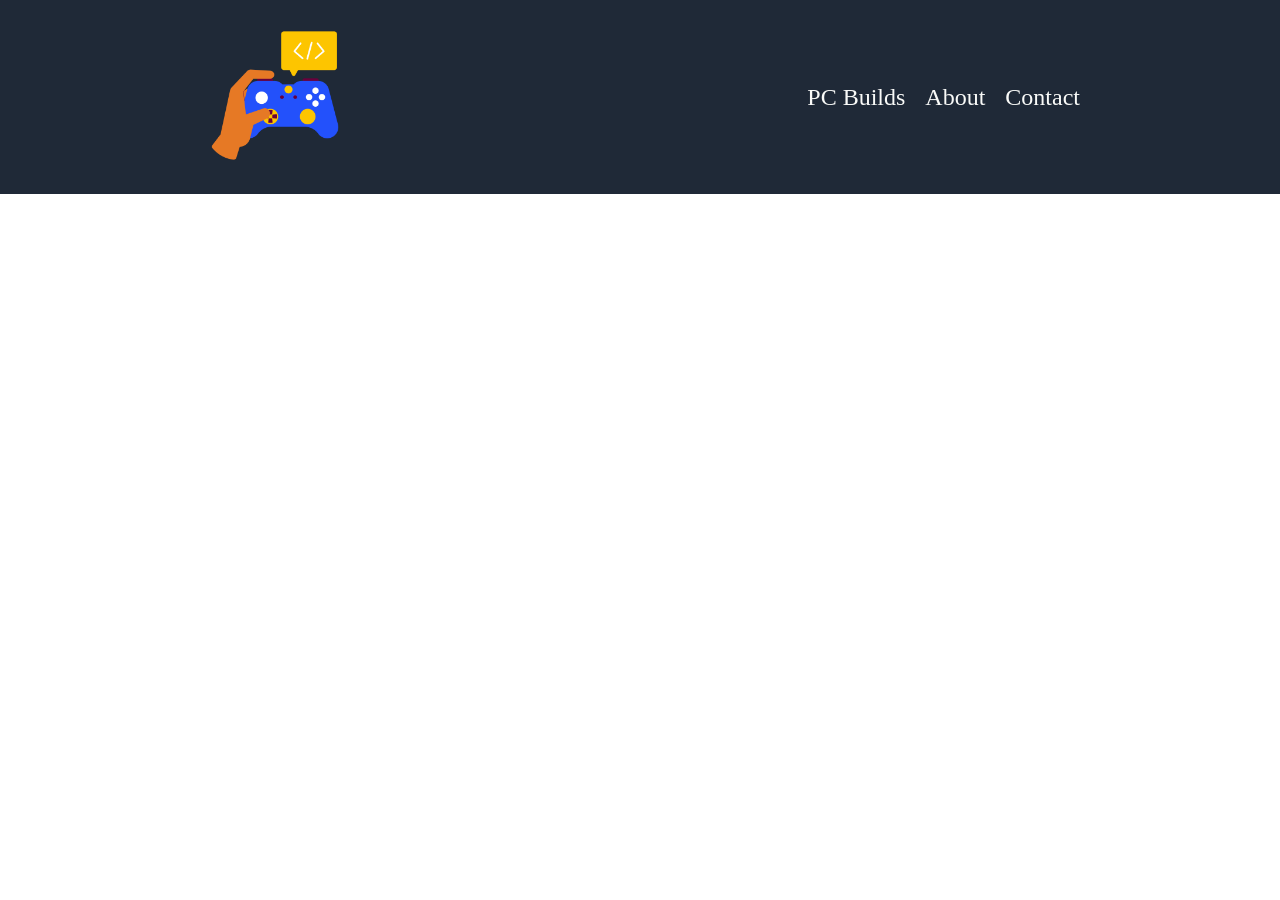
==== index.html @ f67aaa1f "Add header" ====
<!doctype html>
<html lang="en">
  <head>
    <meta charset="UTF-8" />
    <meta name="viewport" content="width=device-width, initial-scale=1.0" />
    <link rel="stylesheet" href="./css/styles.css" />
    <title>Gaming</title>
  </head>
  <body>
    <div class="container">
      <div class="header">
        <div class="header-logo">
          <img src="./img/logo.png" alt="image of a controller" />
        </div>
        <div class="header-link">
          <a href="/">PC Builds</a>
          <a href="/">About</a>
          <a href="/">Contact</a>
        </div>
      </div>
      <div class="hero">
        <div class="hero-right"></div>
      </div>
    </div>
  </body>
</html>
---- css/styles.css ----
body {
  margin: 0;
  padding: 0;
  background-color: #ffffff;
}

.container {
  display: flex;
  flex-direction: column;
}

.header {
  background-color: #1f2937;
  display: flex;
  padding: 20px 200px;
}

.header-logo img {
  width: 150px;
}

.header-link {
  display: flex;
  margin-left: auto;
  gap: 20px;
  align-items: center;
}

.header-link a {
  font-size: 24px;
  text-decoration: none;
  color: #f9faf8;
}
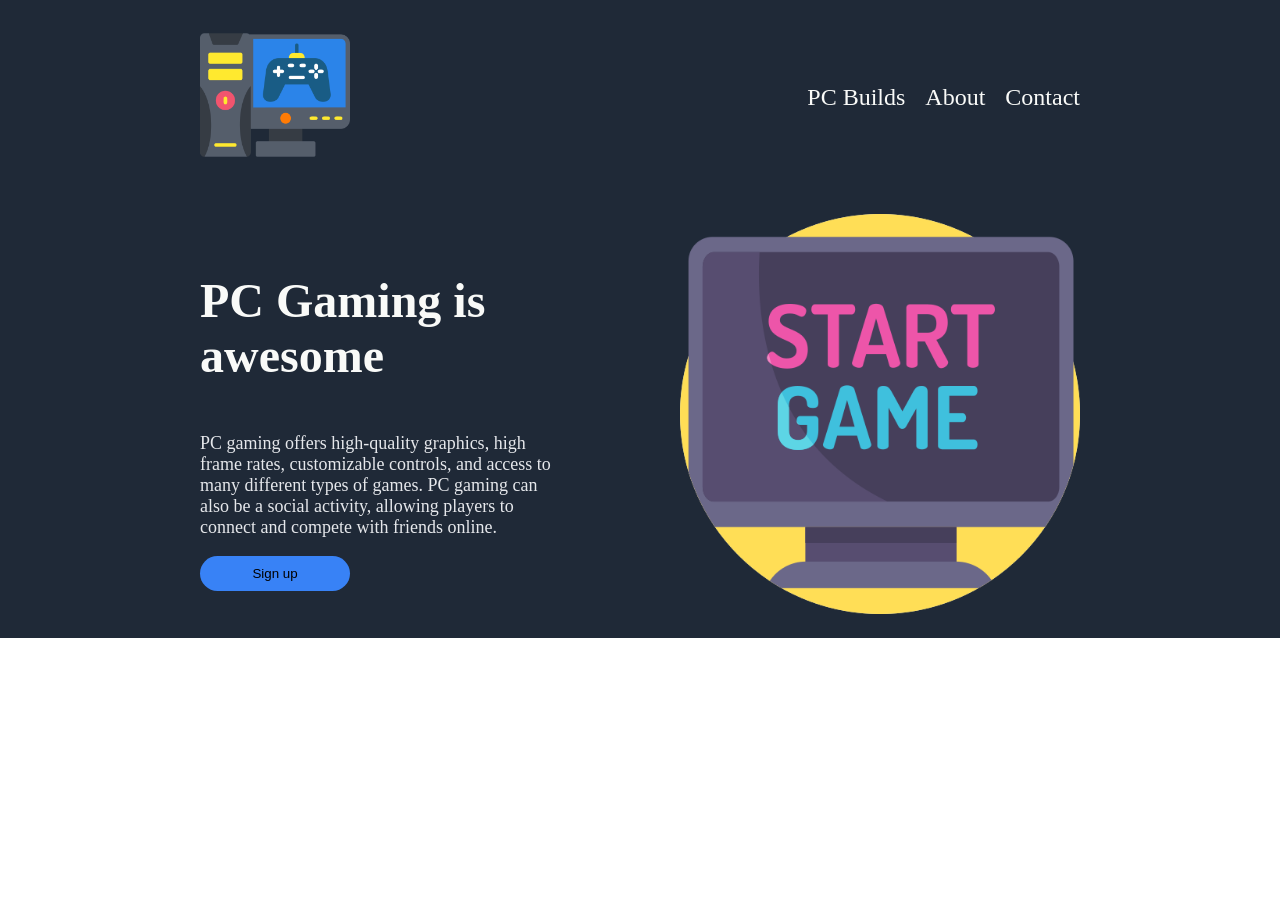
==== commit 0eb5c52e: "Complete the header section" ====
--- a/index.html
+++ b/index.html
@@ -19,7 +19,19 @@
         </div>
       </div>
       <div class="hero">
-        <div class="hero-right"></div>
+        <div class="hero-left">
+          <h1>PC Gaming is awesome</h1>
+          <p>
+            PC gaming offers high-quality graphics, high frame rates,
+            customizable controls, and access to many different types of games.
+            PC gaming can also be a social activity, allowing players to connect
+            and compete with friends online.
+          </p>
+          <button>Sign up</button>
+        </div>
+        <div class="hero-right">
+          <img src="./img/computer-game.png" alt="" />
+        </div>
       </div>
     </div>
   </body>
--- a/css/styles.css
+++ b/css/styles.css
@@ -31,3 +31,46 @@
   text-decoration: none;
   color: #f9faf8;
 }
+
+.hero {
+  display: flex;
+  padding: 20px 200px;
+  background-color: #1f2937;
+  align-items: center;
+  justify-content: center;
+  gap: 20px;
+}
+
+.hero-left {
+  display: flex;
+  flex-direction: column;
+  margin-right: 100px;
+  flex-basis: 400px;
+}
+
+.hero h1 {
+  font-size: 48px;
+  color: #f9faf8;
+  font-weight: 900;
+}
+
+.hero p {
+  font-size: 18px;
+  color: #e5e7eb;
+}
+
+.hero button {
+  width: 150px;
+}
+
+.hero img {
+  width: 400px;
+  height: auto;
+}
+
+button {
+  background-color: #3882f6;
+  border: none;
+  padding: 10px 20px;
+  border-radius: 20px;
+}
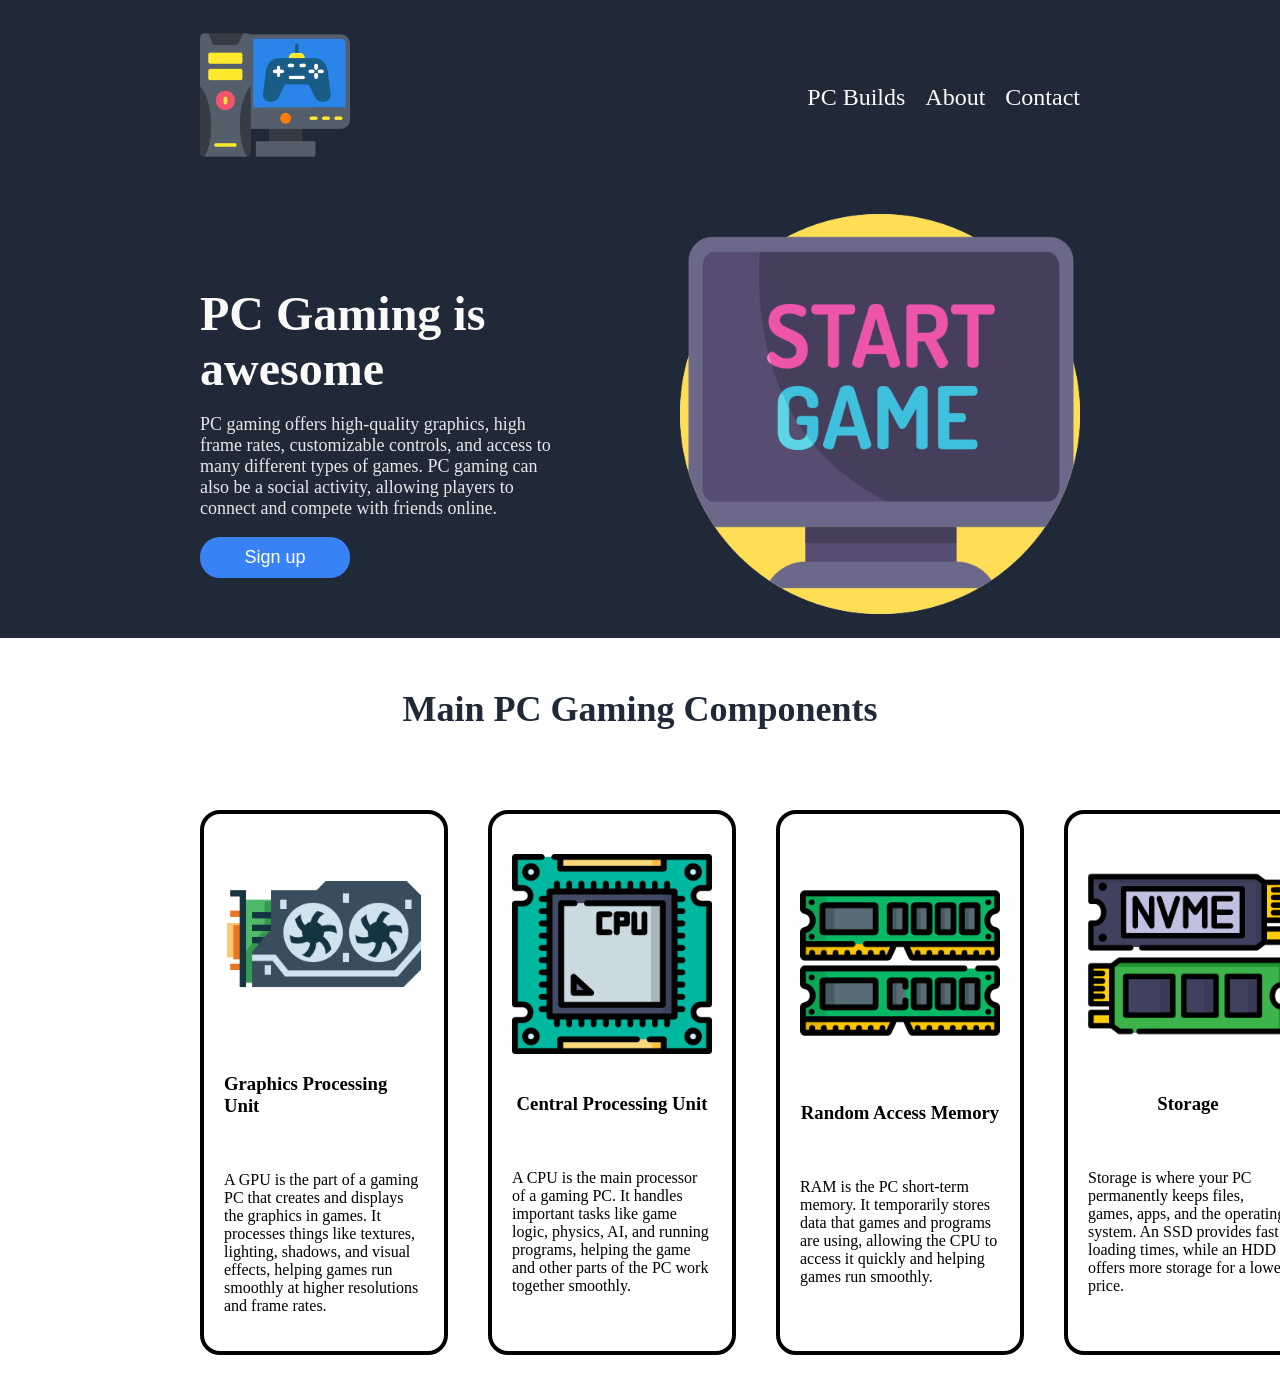
==== commit fbbb3551: "Add the hero section with pc components." ====
--- a/index.html
+++ b/index.html
@@ -10,7 +10,10 @@
     <div class="container">
       <div class="header">
         <div class="header-logo">
-          <img src="./img/logo.png" alt="image of a controller" />
+          <img
+            src="./img/logo.png"
+            alt="image of a gaming pc next to a gaming monitor"
+          />
         </div>
         <div class="header-link">
           <a href="/">PC Builds</a>
@@ -30,7 +33,58 @@
           <button>Sign up</button>
         </div>
         <div class="hero-right">
-          <img src="./img/computer-game.png" alt="" />
+          <img
+            src="./img/computer-game.png"
+            alt="image of a gaming monitor with a text start game, with a yellow background"
+          />
+        </div>
+      </div>
+      <div class="info">
+        <h2>Main PC Gaming Components</h2>
+        <div class="info-card">
+          <div class="card">
+            <img
+              src="./img/gpu.png"
+              alt="image of a graphics processing unit"
+            />
+            <h3>Graphics Processing Unit</h3>
+            <p>
+              A GPU is the part of a gaming PC that creates and displays the
+              graphics in games. It processes things like textures, lighting,
+              shadows, and visual effects, helping games run smoothly at higher
+              resolutions and frame rates.
+            </p>
+          </div>
+          <div class="card">
+            <img src="./img/cpu.png" alt="image of a central processing unit" />
+            <h3>Central Processing Unit</h3>
+            <p>
+              A CPU is the main processor of a gaming PC. It handles important
+              tasks like game logic, physics, AI, and running programs, helping
+              the game and other parts of the PC work together smoothly.
+            </p>
+          </div>
+          <div class="card">
+            <img
+              src="./img/ram-memory.png"
+              alt="image of a random access memory"
+            />
+            <h3>Random Access Memory</h3>
+            <p>
+              RAM is the PC short-term memory. It temporarily stores data that
+              games and programs are using, allowing the CPU to access it
+              quickly and helping games run smoothly.
+            </p>
+          </div>
+          <div class="card">
+            <img src="./img/ssd.png" alt="image of an ssd" />
+            <h3>Storage</h3>
+            <p>
+              Storage is where your PC permanently keeps files, games, apps, and
+              the operating system. An SSD provides fast loading times, while an
+              HDD offers more storage for a lower price.
+            </p>
+          </div>
         </div>
       </div>
     </div>
--- a/css/styles.css
+++ b/css/styles.css
@@ -52,6 +52,7 @@
   font-size: 48px;
   color: #f9faf8;
   font-weight: 900;
+  margin-bottom: 0px;
 }
 
 .hero p {
@@ -61,6 +62,7 @@
 
 .hero button {
   width: 150px;
+  font-size: 18px;
 }
 
 .hero img {
@@ -73,4 +75,37 @@
   border: none;
   padding: 10px 20px;
   border-radius: 20px;
+  color: white;
 }
+
+.info h2 {
+  text-align: center;
+  font-size: 36px;
+  color: #1f2937;
+  font-weight: 900;
+  margin: 50px 0px;
+}
+
+.info-card {
+  display: flex;
+  gap: 40px;
+  padding: 30px 200px;
+}
+
+.info-card img {
+  width: 200px;
+  height: 200px;
+}
+
+.card {
+  display: flex;
+  box-sizing: border-box;
+  flex-direction: column;
+  gap: 20px;
+  border: 4px solid black;
+  border-radius: 20px;
+  padding: 20px;
+  align-items: center;
+  justify-content: center;
+  width: 300px;
+}
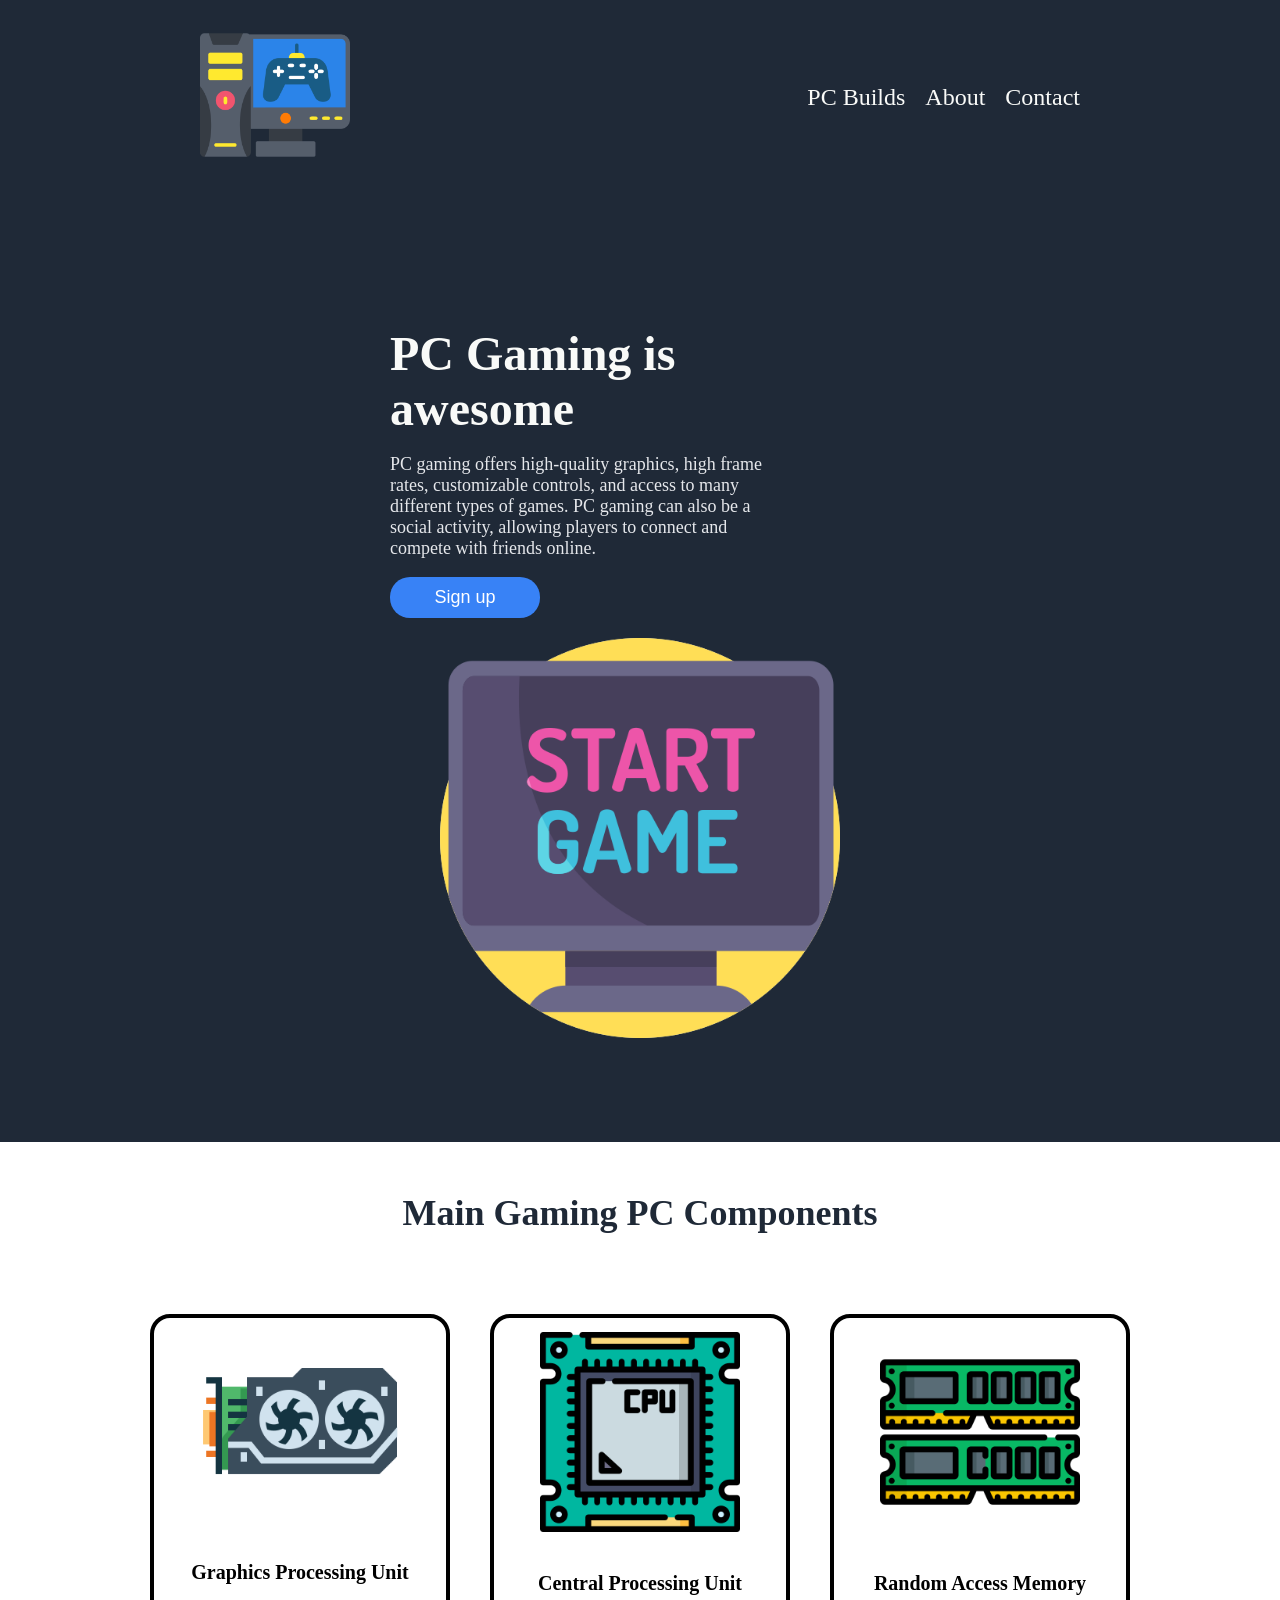
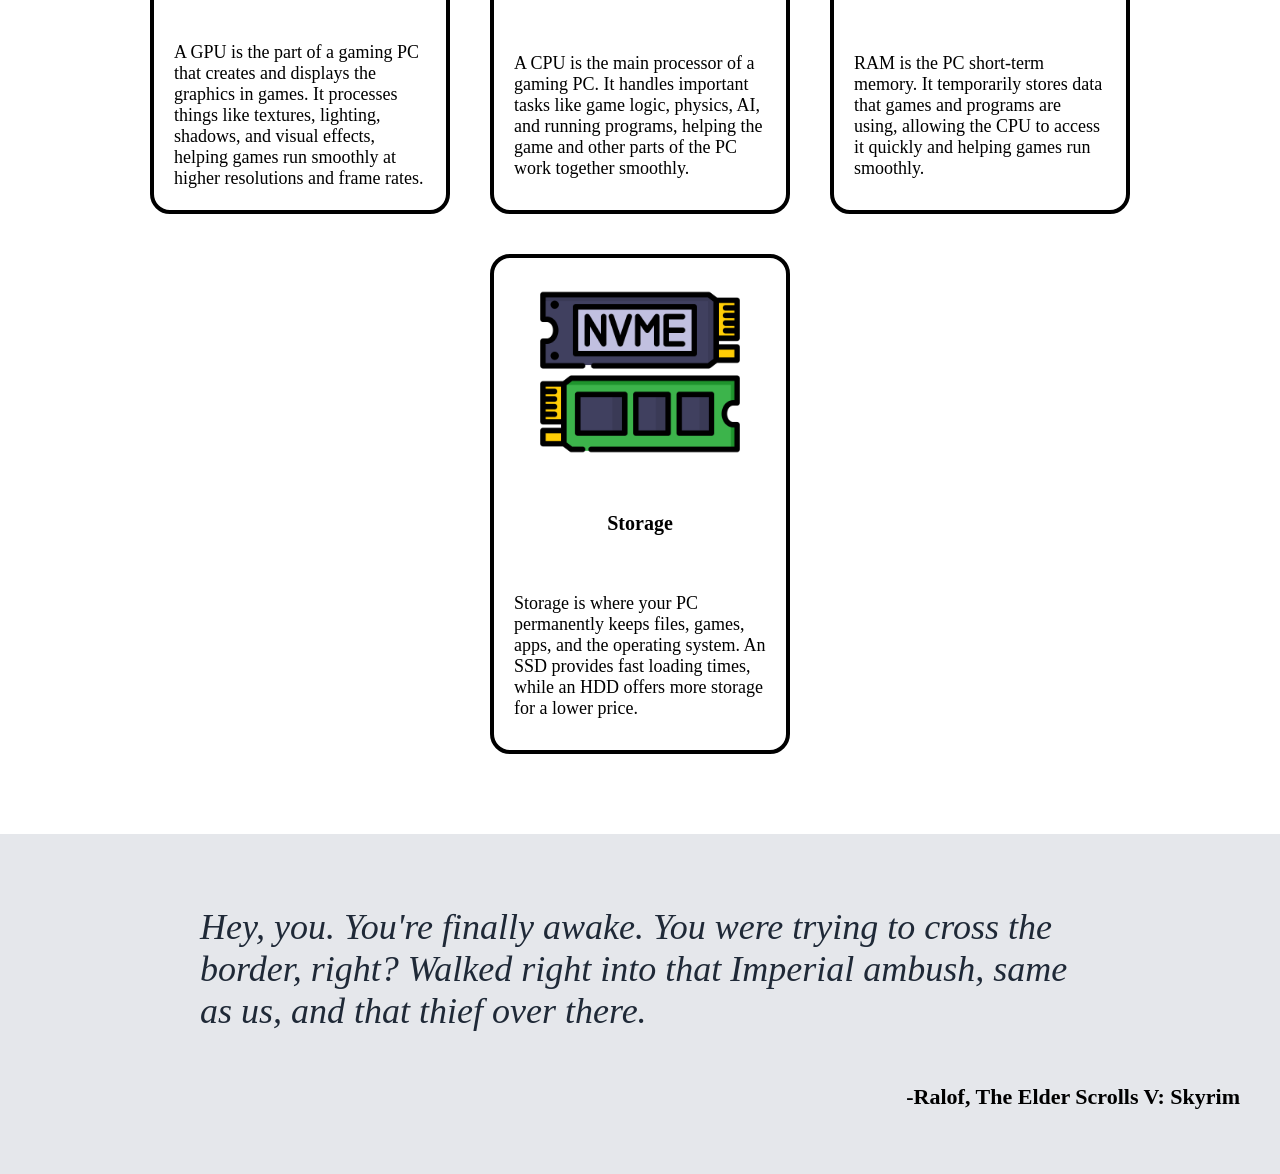
==== commit 47e812ae: "Add quote section and modify info section" ====
--- a/index.html
+++ b/index.html
@@ -4,7 +4,7 @@
     <meta charset="UTF-8" />
     <meta name="viewport" content="width=device-width, initial-scale=1.0" />
     <link rel="stylesheet" href="./css/styles.css" />
-    <title>Gaming</title>
+    <title>Gaming PCs</title>
   </head>
   <body>
     <div class="container">
@@ -40,7 +40,7 @@
         </div>
       </div>
       <div class="info">
-        <h2>Main PC Gaming Components</h2>
+        <h2>Main Gaming PC Components</h2>
         <div class="info-card">
           <div class="card">
             <img
@@ -87,6 +87,16 @@
           </div>
         </div>
       </div>
+      <div class="quote">
+        <h2>
+          Hey, you. You're finally awake. You were trying to cross the border,
+          right? Walked right into that Imperial ambush, same as us, and that
+          thief over there.
+        </h2>
+        <div class="quote-name">
+          <p>-Ralof, The Elder Scrolls V: Skyrim</p>
+        </div>
+      </div>
     </div>
   </body>
 </html>
--- a/css/styles.css
+++ b/css/styles.css
@@ -13,6 +13,7 @@
   background-color: #1f2937;
   display: flex;
   padding: 20px 200px;
+  flex-wrap: wrap;
 }
 
 .header-logo img {
@@ -34,11 +35,12 @@
 
 .hero {
   display: flex;
-  padding: 20px 200px;
+  padding: 100px 200px;
   background-color: #1f2937;
   align-items: center;
   justify-content: center;
   gap: 20px;
+  flex-wrap: wrap;
 }
 
 .hero-left {
@@ -89,12 +91,16 @@
 .info-card {
   display: flex;
   gap: 40px;
-  padding: 30px 200px;
+  padding: 30px 100px;
+  flex-wrap: wrap;
+  justify-content: center;
+  align-items: center;
+  margin-bottom: 50px;
 }
 
-.info-card img {
+.card img {
   width: 200px;
-  height: 200px;
+  height: auto;
 }
 
 .card {
@@ -108,4 +114,42 @@
   align-items: center;
   justify-content: center;
   width: 300px;
+  height: 500px;
 }
+
+.card p {
+  font-size: 18px;
+}
+
+.card h3 {
+  font-size: 20px;
+}
+
+.quote {
+  background-color: #e5e7eb;
+  padding: 20px 200px;
+  display: flex;
+  flex-direction: column;
+  justify-content: center;
+  align-items: center;
+  height: 300px;
+}
+
+.quote h2 {
+  font-size: 36px;
+  color: #1f2937;
+  font-weight: 300;
+  font-style: italic;
+  max-width: 1200px;
+}
+
+.quote-name {
+  display: flex;
+  justify-content: flex-end;
+  width: 1200px;
+}
+
+.quote p {
+  font-size: 22px;
+  font-weight: bold;
+}
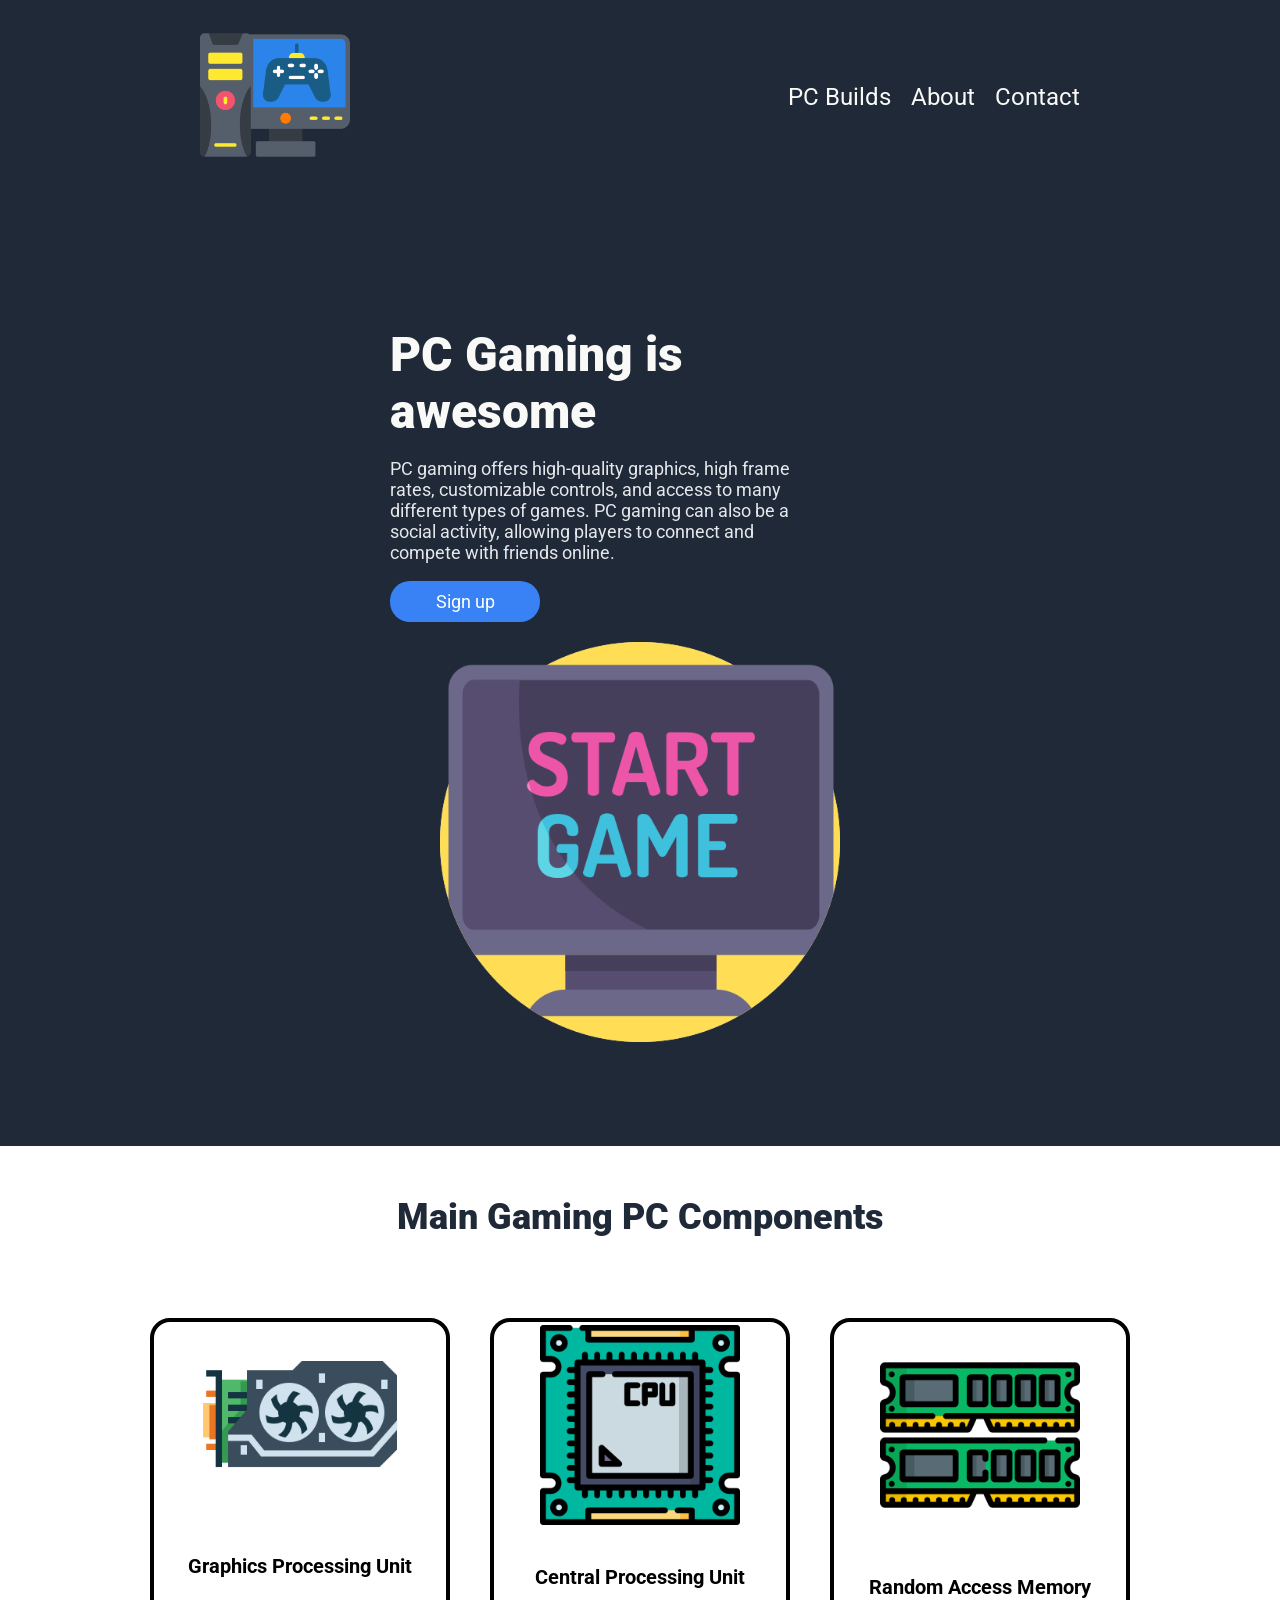
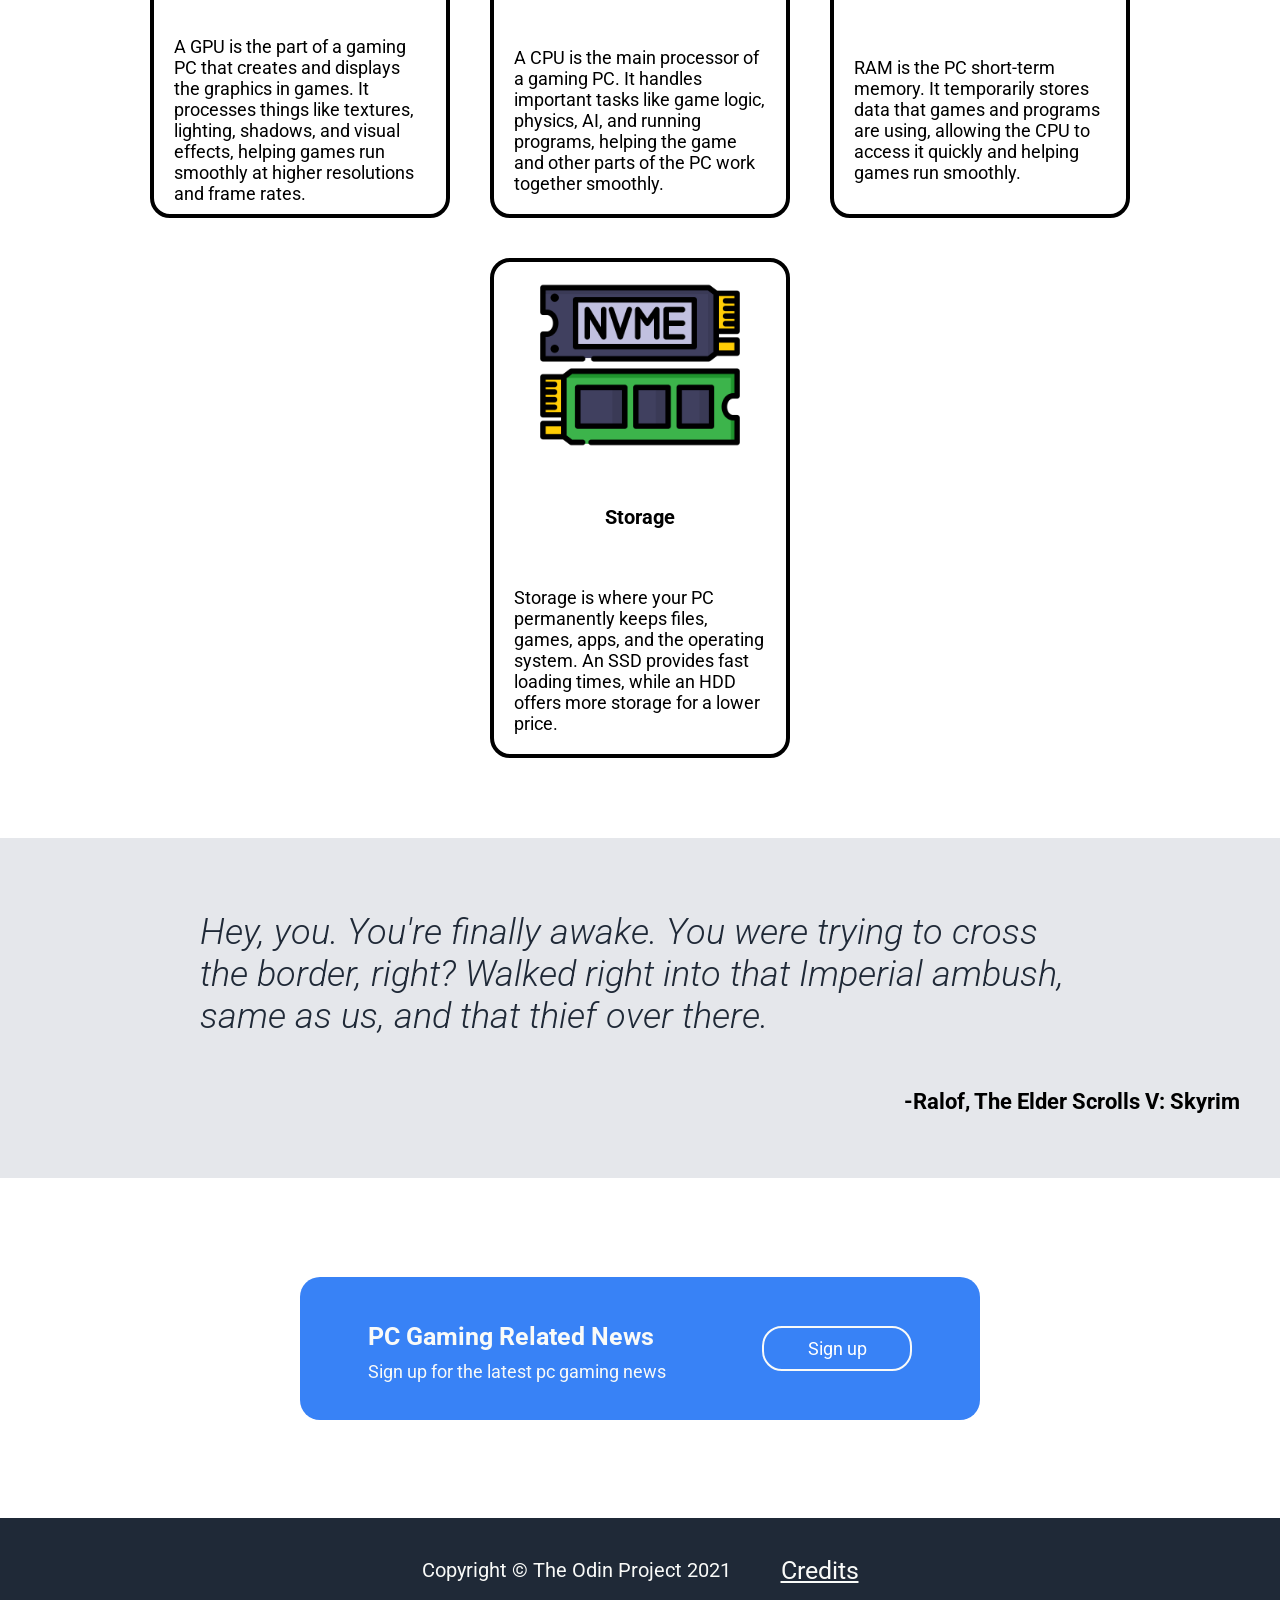
==== commit 04433165: "Add a footer and a credit page" ====
--- a/index.html
+++ b/index.html
@@ -4,6 +4,12 @@
     <meta charset="UTF-8" />
     <meta name="viewport" content="width=device-width, initial-scale=1.0" />
     <link rel="stylesheet" href="./css/styles.css" />
+    <link rel="preconnect" href="https://fonts.googleapis.com" />
+    <link rel="preconnect" href="https://fonts.gstatic.com" crossorigin />
+    <link
+      href="https://fonts.googleapis.com/css2?family=Roboto:ital,wght@0,100..900;1,100..900&display=swap"
+      rel="stylesheet"
+    />
     <title>Gaming PCs</title>
   </head>
   <body>
@@ -97,6 +103,23 @@
           <p>-Ralof, The Elder Scrolls V: Skyrim</p>
         </div>
       </div>
+      <div class="sign">
+        <div class="sign-container">
+          <div class="sign-left">
+            <h3>PC Gaming Related News</h3>
+            <p>Sign up for the latest pc gaming news</p>
+          </div>
+          <div class="sign-right">
+            <button>Sign up</button>
+          </div>
+        </div>
+      </div>
+      <div class="footer">
+        <p>Copyright © The Odin Project 2021</p>
+        <div class="credits">
+          <a href="./credits.html">Credits</a>
+        </div>
+      </div>
     </div>
   </body>
 </html>
--- a/css/styles.css
+++ b/css/styles.css
@@ -1,3 +1,7 @@
+* {
+  font-family: "Roboto", sans-serif;
+}
+
 body {
   margin: 0;
   padding: 0;
@@ -153,3 +157,65 @@
   font-size: 22px;
   font-weight: bold;
 }
+
+.sign {
+  padding: 20px 100px;
+  height: 300px;
+  display: flex;
+  justify-content: center;
+  align-items: center;
+}
+
+.sign-container {
+  background-color: #3882f6;
+  width: 1500px;
+  border-radius: 20px;
+  padding: 20px;
+  margin: 50px 200px 50px 200px;
+  display: flex;
+  box-sizing: border-box;
+  justify-content: space-around;
+  align-items: center;
+}
+
+.sign-left {
+  display: flex;
+  flex-direction: column;
+  color: #f9faf8;
+  gap: 10px;
+}
+
+.sign-left h3 {
+  font-size: 25px;
+  margin-bottom: 0px;
+}
+
+.sign-left p {
+  font-size: 18px;
+  margin-top: 0px;
+}
+
+.sign-right button {
+  border: 2px solid #f9faf8;
+  width: 150px;
+  font-size: 18px;
+}
+
+.footer {
+  display: flex;
+  background-color: #1f2937;
+  justify-content: center;
+  align-items: center;
+  padding: 20px;
+  gap: 50px;
+}
+
+.footer p {
+  color: #f9faf8;
+  font-size: 20px;
+}
+
+.credits a {
+  color: #f9faf8;
+  font-size: 25px;
+}
